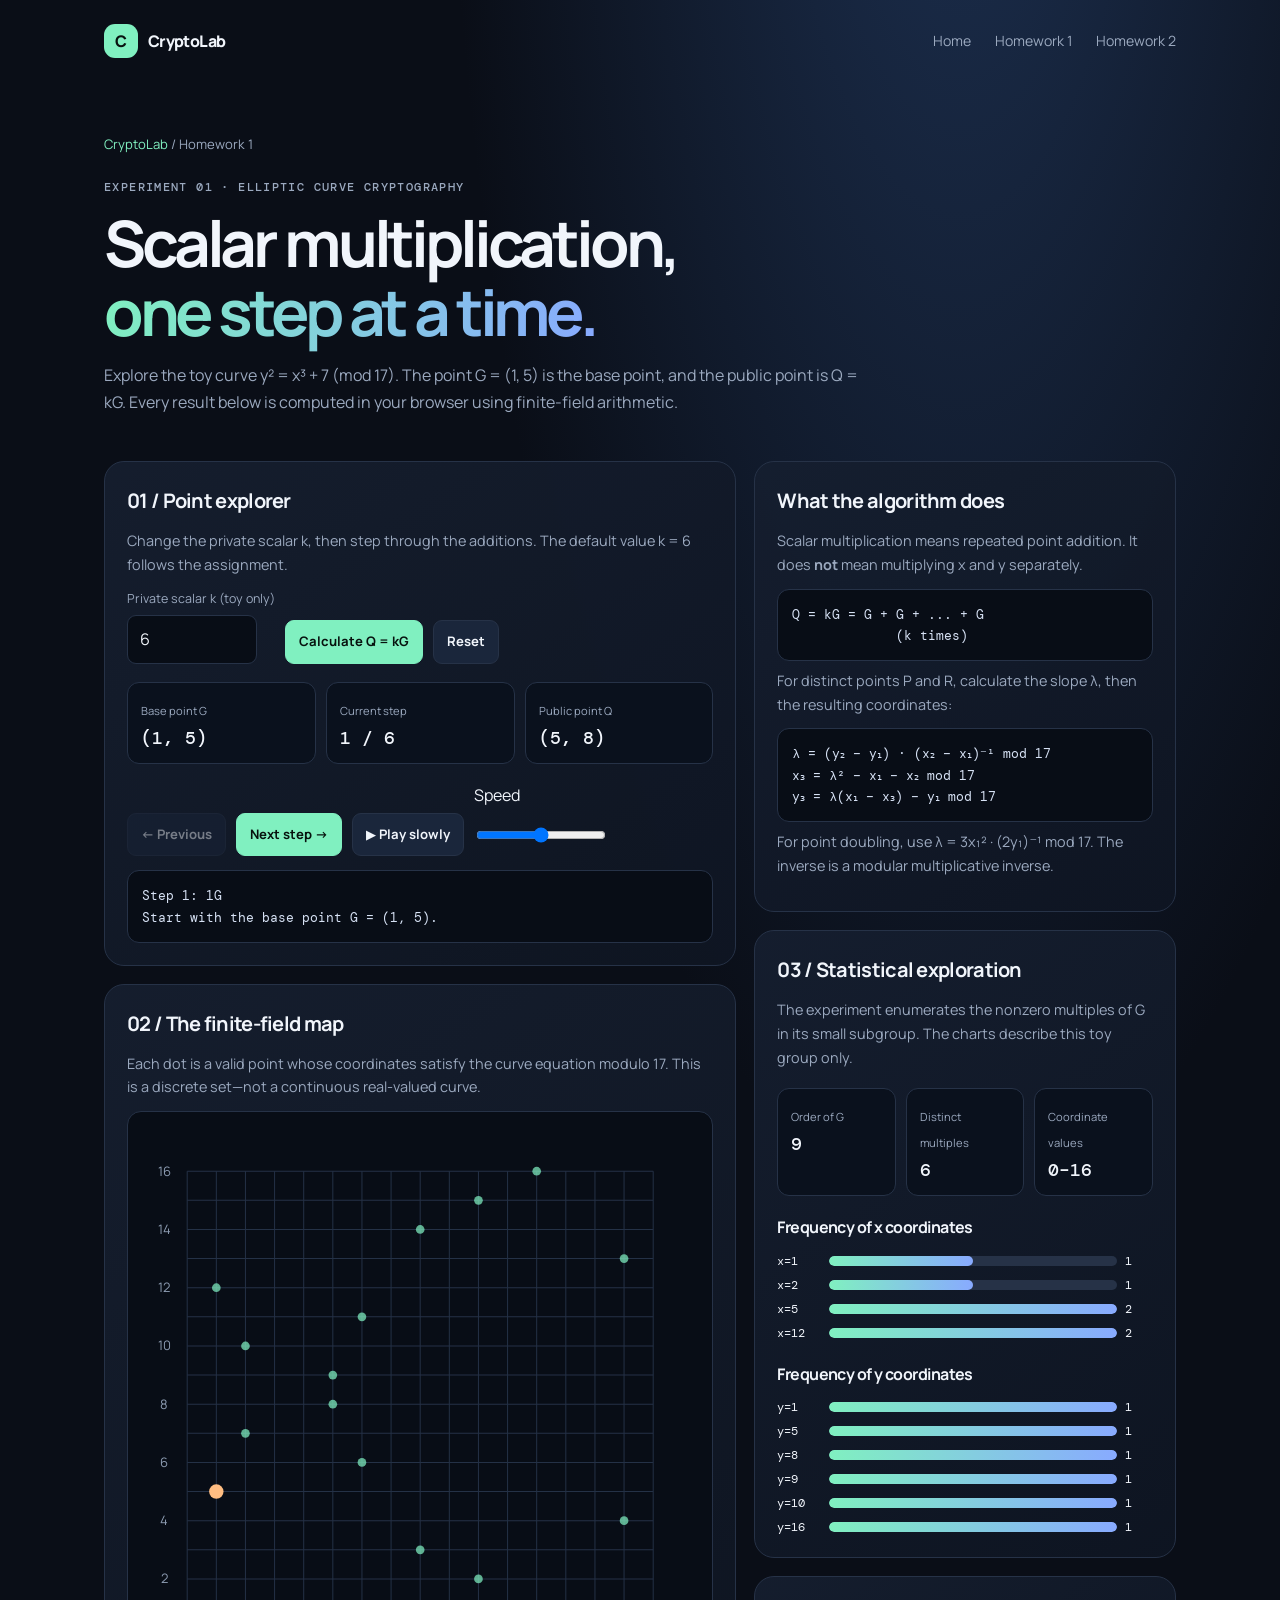
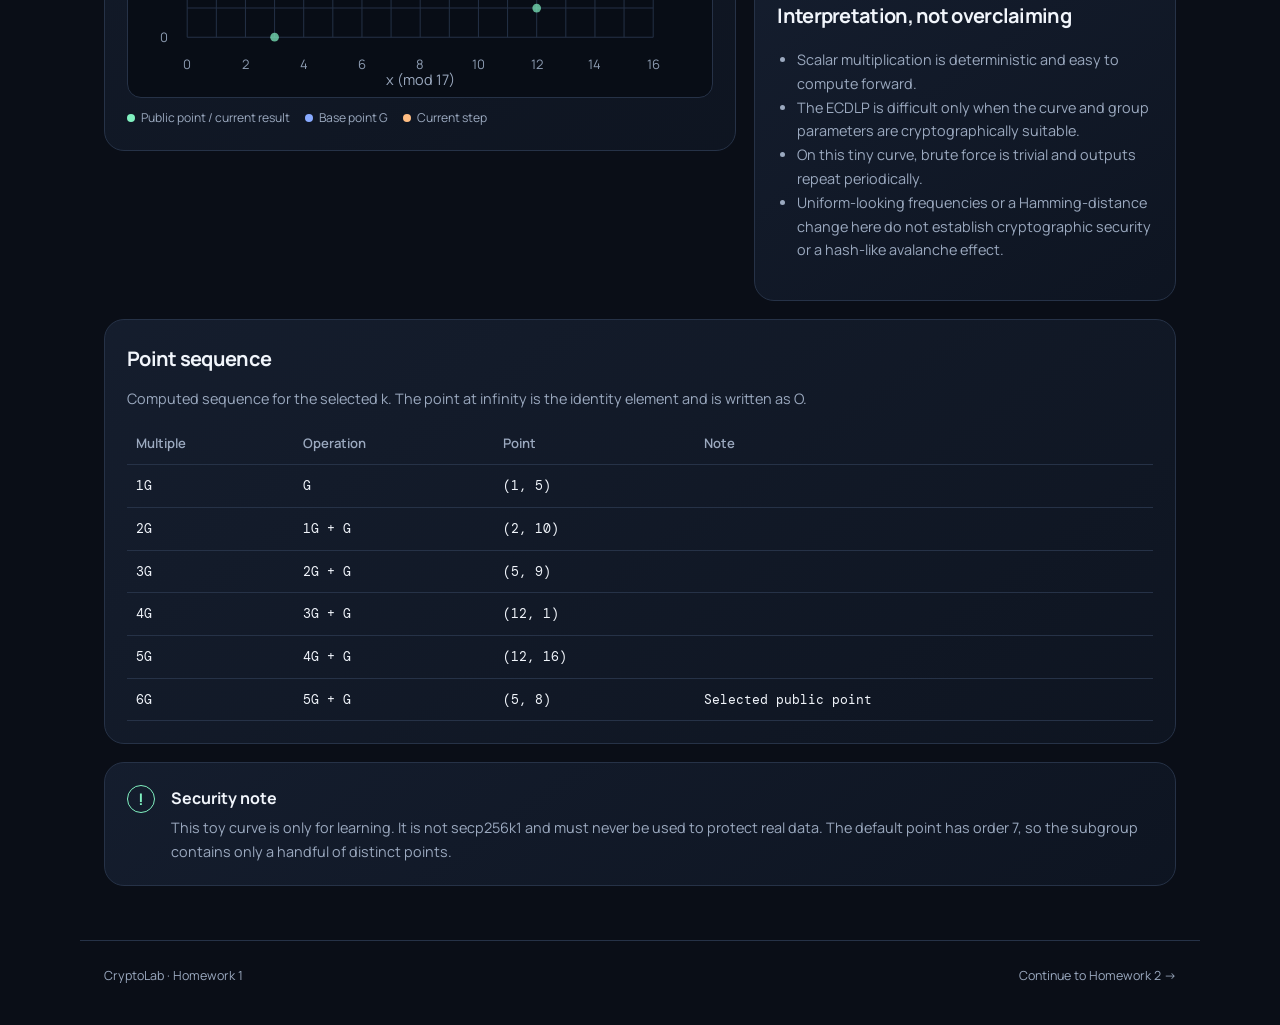
==== homework-1/index.html @ 7eb823d4 "Add files via upload" ====
<!doctype html>
<html lang="en">
<head>
  <meta charset="utf-8"><meta name="viewport" content="width=device-width, initial-scale=1">
  <title>Homework 1 — Elliptic Curve Lab | CryptoLab</title>
  <link rel="stylesheet" href="../assets/style.css">
</head>
<body>
<header class="site-header"><a class="brand" href="../"><span class="brand-mark">C</span> CryptoLab</a><nav><a href="../">Home</a><a href="./">Homework 1</a><a href="../homework-2/">Homework 2</a></nav></header>
<main>
  <section class="page-hero"><div class="breadcrumbs"><a href="../">CryptoLab</a> / Homework 1</div><p class="eyebrow">EXPERIMENT 01 · ELLIPTIC CURVE CRYPTOGRAPHY</p><h1>Scalar multiplication,<br><span class="gradient-text">one step at a time.</span></h1><p>Explore the toy curve y² = x³ + 7 (mod 17). The point G = (1, 5) is the base point, and the public point is Q = kG. Every result below is computed in your browser using finite-field arithmetic.</p></section>
  <div class="layout-grid">
    <div>
      <section class="panel"><h2>01 / Point explorer</h2><p>Change the private scalar k, then step through the additions. The default value k = 6 follows the assignment.</p>
        <div class="controls"><div class="field"><label for="scalar">Private scalar k (toy only)</label><input id="scalar" type="number" min="1" max="20" value="6"></div><button class="btn accent" id="calculate">Calculate Q = kG</button><button class="btn" id="reset">Reset</button></div>
        <div class="metric-row"><div class="metric"><span class="label">Base point G</span><strong>(1, 5)</strong></div><div class="metric"><span class="label">Current step</span><strong id="stepMetric">1 / 6</strong></div><div class="metric"><span class="label">Public point Q</span><strong id="publicPoint">(1, 12)</strong></div></div>
        <div class="controls"><button class="btn" id="prev">← Previous</button><button class="btn accent" id="next">Next step →</button><button class="btn" id="play">▶ Play slowly</button><label class="field"><span>Speed</span><input id="speed" type="range" min="1" max="5" value="3"></label></div>
        <div style="height:14px"></div><div id="stepExplanation" class="step-box" aria-live="polite"></div>
      </section>
      <section class="panel"><h2>02 / The finite-field map</h2><p>Each dot is a valid point whose coordinates satisfy the curve equation modulo 17. This is a discrete set—not a continuous real-valued curve.</p>
        <div class="svg-wrap"><div id="curvePlot"></div></div><div class="legend"><span>Public point / current result</span><span class="base">Base point G</span><span class="current">Current step</span></div>
      </section>
    </div>
    <aside>
      <section class="panel"><h2>What the algorithm does</h2><p>Scalar multiplication means repeated point addition. It does <strong>not</strong> mean multiplying x and y separately.</p>
        <div class="step-box">Q = kG = G + G + ... + G
             (k times)</div>
        <p>For distinct points P and R, calculate the slope λ, then the resulting coordinates:</p>
        <div class="step-box">λ = (y₂ − y₁) · (x₂ − x₁)⁻¹ mod 17
x₃ = λ² − x₁ − x₂ mod 17
y₃ = λ(x₁ − x₃) − y₁ mod 17</div>
        <p>For point doubling, use λ = 3x₁² · (2y₁)⁻¹ mod 17. The inverse is a modular multiplicative inverse.</p>
      </section>
      <section class="panel"><h2>03 / Statistical exploration</h2><p>The experiment enumerates the nonzero multiples of G in its small subgroup. The charts describe this toy group only.</p><div class="metric-row"><div class="metric"><span class="label">Order of G</span><strong id="orderMetric">7</strong></div><div class="metric"><span class="label">Distinct multiples</span><strong id="distinctMetric">6</strong></div><div class="metric"><span class="label">Coordinate values</span><strong>0–16</strong></div></div>
        <h3>Frequency of x coordinates</h3><div id="xFrequencies" class="bar-list"></div>
        <h3 style="margin-top:20px">Frequency of y coordinates</h3><div id="yFrequencies" class="bar-list"></div>
      </section>
      <section class="panel"><h2>Interpretation, not overclaiming</h2><ul><li>Scalar multiplication is deterministic and easy to compute forward.</li><li>The ECDLP is difficult only when the curve and group parameters are cryptographically suitable.</li><li>On this tiny curve, brute force is trivial and outputs repeat periodically.</li><li>Uniform-looking frequencies or a Hamming-distance change here do not establish cryptographic security or a hash-like avalanche effect.</li></ul></section>
    </aside>
  </div>
  <section class="panel"><h2>Point sequence</h2><p>Computed sequence for the selected k. The point at infinity is the identity element and is written as O.</p><div class="table-wrap"><table><thead><tr><th>Multiple</th><th>Operation</th><th>Point</th><th>Note</th></tr></thead><tbody id="sequenceRows"></tbody></table></div></section>
  <section class="callout"><span class="callout-icon">!</span><div><h3>Security note</h3><p>This toy curve is only for learning. It is not secp256k1 and must never be used to protect real data. The default point has order 7, so the subgroup contains only a handful of distinct points.</p></div></section>
</main>
<footer><span>CryptoLab · Homework 1</span><span><a href="../homework-2/">Continue to Homework 2 →</a></span></footer>
<script src="script.js"></script>
</body></html>
---- assets/style.css ----
@import url('https://fonts.googleapis.com/css2?family=DM+Mono:wght@400;500&family=Manrope:wght@400;500;600;700;800&display=swap');
:root{--bg:#0a0e17;--panel:#111827;--panel2:#151e2f;--line:#263247;--text:#f1f5fb;--muted:#9ba9bf;--mint:#80f0c0;--blue:#88aaff;--orange:#ffbd82;--danger:#ff8d9a;--radius:20px;--mono:'DM Mono',monospace;--sans:'Manrope',system-ui,sans-serif}
*{box-sizing:border-box}html{scroll-behavior:smooth}body{margin:0;background:radial-gradient(ellipse at 75% -15%,#1d3152 0,transparent 38%),var(--bg);color:var(--text);font-family:var(--sans);line-height:1.65}a{color:inherit;text-decoration:none}button,input{font:inherit}.site-header{max-width:1120px;margin:auto;padding:24px 24px;display:flex;align-items:center;justify-content:space-between;gap:20px}.brand{display:flex;align-items:center;gap:10px;font-weight:800;letter-spacing:-.04em}.brand-mark{display:grid;place-items:center;width:34px;height:34px;border-radius:11px;background:var(--mint);color:#08120f;font-weight:800}.site-header nav{display:flex;gap:24px;color:var(--muted);font-size:.88rem}.site-header nav a:hover,.text-link:hover{color:var(--mint)}main{max-width:1120px;margin:auto;padding:0 24px}.hero{padding:86px 0 72px;max-width:850px}.eyebrow{font-family:var(--mono);font-size:.72rem;letter-spacing:.12em;color:var(--mint);font-weight:500}.hero h1{font-size:clamp(2.8rem,7vw,5.8rem);letter-spacing:-.075em;line-height:1.04;margin:18px 0 24px}.gradient-text{background:linear-gradient(100deg,var(--mint),var(--blue));-webkit-background-clip:text;background-clip:text;color:transparent}.hero-copy{max-width:650px;font-size:1.15rem;color:var(--muted)}.hero-actions{display:flex;flex-wrap:wrap;gap:12px;margin:30px 0}.button{display:inline-flex;align-items:center;justify-content:center;gap:18px;padding:12px 18px;border-radius:12px;font-weight:700;font-size:.9rem;border:1px solid var(--line)}.button.primary{background:var(--mint);color:#07120e;border-color:var(--mint)}.button.secondary{background:#111827}.button:hover{transform:translateY(-1px)}.hero-note{display:flex;align-items:center;gap:9px;color:var(--muted);font-size:.82rem}.dot{width:8px;height:8px;background:var(--mint);border-radius:50%}.section{padding:36px 0 56px}.section-heading{margin-bottom:24px}.section-heading h2{font-size:clamp(1.7rem,4vw,2.6rem);letter-spacing:-.05em;margin:5px 0}.cards{display:grid;grid-template-columns:repeat(2,minmax(0,1fr));gap:18px}.feature-card,.panel,.callout{border:1px solid var(--line);background:linear-gradient(145deg,rgba(21,30,47,.94),rgba(14,21,34,.94));border-radius:var(--radius)}.feature-card{padding:26px;display:flex;flex-direction:column;min-height:300px;transition:transform .2s,border-color .2s}.feature-card:hover{transform:translateY(-3px);border-color:#52716e}.card-top{display:flex;justify-content:space-between;align-items:center;margin-bottom:26px}.number{font:500 .85rem var(--mono);color:var(--mint)}.card-icon{font-size:1.4rem;color:var(--mint)}.feature-card h3{font-size:1.4rem;letter-spacing:-.04em;line-height:1.3;margin:8px 0}.feature-card p:not(.eyebrow){color:var(--muted);font-size:.92rem}.card-link{margin-top:auto;padding-top:20px;color:var(--mint);font-weight:700;font-size:.88rem}.callout{display:flex;gap:16px;padding:22px;margin:8px 0 54px}.callout-icon{display:grid;place-items:center;flex:0 0 28px;height:28px;border:1px solid var(--mint);border-radius:50%;color:var(--mint);font-weight:700}.callout h3{margin:0 0 4px;font-size:1rem}.callout p{margin:0;color:var(--muted);font-size:.9rem}.reference-list{display:grid;grid-template-columns:repeat(2,minmax(0,1fr));gap:10px}.reference-list a{border:1px solid var(--line);border-radius:12px;padding:14px 16px;color:#c8d2e2;font-size:.85rem;display:flex;justify-content:space-between;gap:12px}.reference-list a:hover{border-color:var(--mint)}footer{max-width:1120px;margin:20px auto 0;padding:25px 24px 38px;border-top:1px solid var(--line);display:flex;justify-content:space-between;gap:12px;color:var(--muted);font-size:.78rem}
.page-hero{padding:52px 0 30px}.breadcrumbs{font-size:.82rem;color:var(--muted);margin-bottom:22px}.breadcrumbs a{color:var(--mint)}.page-hero h1{font-size:clamp(2.2rem,5vw,4.2rem);letter-spacing:-.065em;line-height:1.08;margin:8px 0 14px}.page-hero p{color:var(--muted);max-width:760px}.layout-grid{display:grid;grid-template-columns:minmax(0,1.2fr) minmax(280px,.8fr);gap:18px;align-items:start}.panel{padding:22px;margin-bottom:18px}.panel h2,.panel h3{margin:0 0 12px;letter-spacing:-.035em}.panel h2{font-size:1.25rem}.panel h3{font-size:1rem}.panel p,.panel li{color:var(--muted);font-size:.9rem}.panel p{margin:8px 0 12px}.panel ul{padding-left:20px}.controls{display:flex;gap:10px;flex-wrap:wrap;align-items:end}.field{display:flex;flex-direction:column;gap:6px;min-width:100px}.field label{font-size:.78rem;color:var(--muted)}.field input{width:100%;max-width:130px;background:#080d16;color:var(--text);border:1px solid var(--line);border-radius:9px;padding:10px 12px}.btn{border:1px solid var(--line);border-radius:9px;background:#1a263b;color:var(--text);padding:10px 13px;cursor:pointer;font-weight:700;font-size:.82rem}.btn:hover{border-color:var(--mint)}.btn.accent{background:var(--mint);color:#07120e;border-color:var(--mint)}.btn:disabled{opacity:.45;cursor:not-allowed}.metric-row{display:grid;grid-template-columns:repeat(3,1fr);gap:10px;margin:18px 0}.metric{padding:13px;background:#0a111d;border:1px solid var(--line);border-radius:12px}.metric .label{font-size:.7rem;color:var(--muted)}.metric strong{display:block;font:500 1.15rem var(--mono);margin-top:4px}.mono{font-family:var(--mono)}.result{color:var(--mint);font-family:var(--mono);font-size:1.05rem}.step-box{background:#080d16;border:1px solid var(--line);border-radius:12px;padding:14px;font-family:var(--mono);font-size:.8rem;white-space:pre-wrap;overflow-wrap:anywhere;color:#d7e2f5;min-height:70px}.svg-wrap{background:#080d16;border:1px solid var(--line);border-radius:14px;padding:10px}.svg-wrap svg{width:100%;height:auto;display:block}.legend{display:flex;gap:15px;flex-wrap:wrap;font-size:.76rem;color:var(--muted);margin-top:10px}.legend span:before{content:"";display:inline-block;width:8px;height:8px;border-radius:50%;margin-right:6px;background:var(--mint)}.legend .base:before{background:var(--blue)}.legend .current:before{background:var(--orange)}.table-wrap{overflow-x:auto}table{width:100%;border-collapse:collapse;font-size:.82rem}th,td{text-align:left;padding:10px 9px;border-bottom:1px solid var(--line)}th{color:var(--muted);font-weight:600}td{font-family:var(--mono)}.notice{border-left:3px solid var(--orange);padding:10px 13px;background:#1d1a19;color:#d9c4ad;border-radius:0 8px 8px 0;font-size:.83rem}.success{color:var(--mint)}.error{color:var(--danger)}.bar-list{display:grid;gap:8px}.bar-row{display:grid;grid-template-columns:44px 1fr 28px;gap:8px;align-items:center;font: .75rem var(--mono)}.bar-track{height:10px;background:#263247;border-radius:99px;overflow:hidden}.bar-fill{height:100%;background:linear-gradient(90deg,var(--mint),var(--blue));border-radius:99px}.pipeline{display:grid;grid-template-columns:1fr;gap:8px}.pipeline-step{position:relative;text-align:left;width:100%;border:1px solid var(--line);background:#0b121e;color:var(--text);padding:14px 16px;border-radius:12px;cursor:pointer;display:grid;grid-template-columns:42px 1fr auto;gap:12px;align-items:center}.pipeline-step.active{border-color:var(--mint);background:#13251f}.pipeline-step .step-num{font:500 .8rem var(--mono);color:var(--mint)}.pipeline-step strong{display:block;font-size:.9rem}.pipeline-step small{color:var(--muted);font-size:.78rem}.pipeline-step .arrow{color:var(--muted)}.detail-panel{min-height:250px}.tag{display:inline-block;border:1px solid var(--line);border-radius:99px;padding:4px 9px;color:var(--mint);font: .7rem var(--mono)}.timeline{border-left:1px solid var(--line);margin:20px 0 0 8px;padding-left:22px;display:grid;gap:18px}.timeline-item{position:relative}.timeline-item:before{content:"";position:absolute;left:-27px;top:8px;width:8px;height:8px;background:var(--mint);border-radius:50%}.timeline-item strong{font-family:var(--mono);color:var(--mint);margin-right:8px}.timeline-item p{margin:3px 0}.footer-links{display:flex;gap:16px}
@media(max-width:760px){.site-header{align-items:flex-start;flex-direction:column}.site-header nav{gap:16px;flex-wrap:wrap}.hero{padding:54px 0}.cards,.reference-list,.layout-grid{grid-template-columns:1fr}.feature-card{min-height:unset}.metric-row{grid-template-columns:1fr 1fr}.metric:last-child{grid-column:span 2}footer{flex-direction:column}.page-hero{padding-top:35px}.panel{padding:17px}}
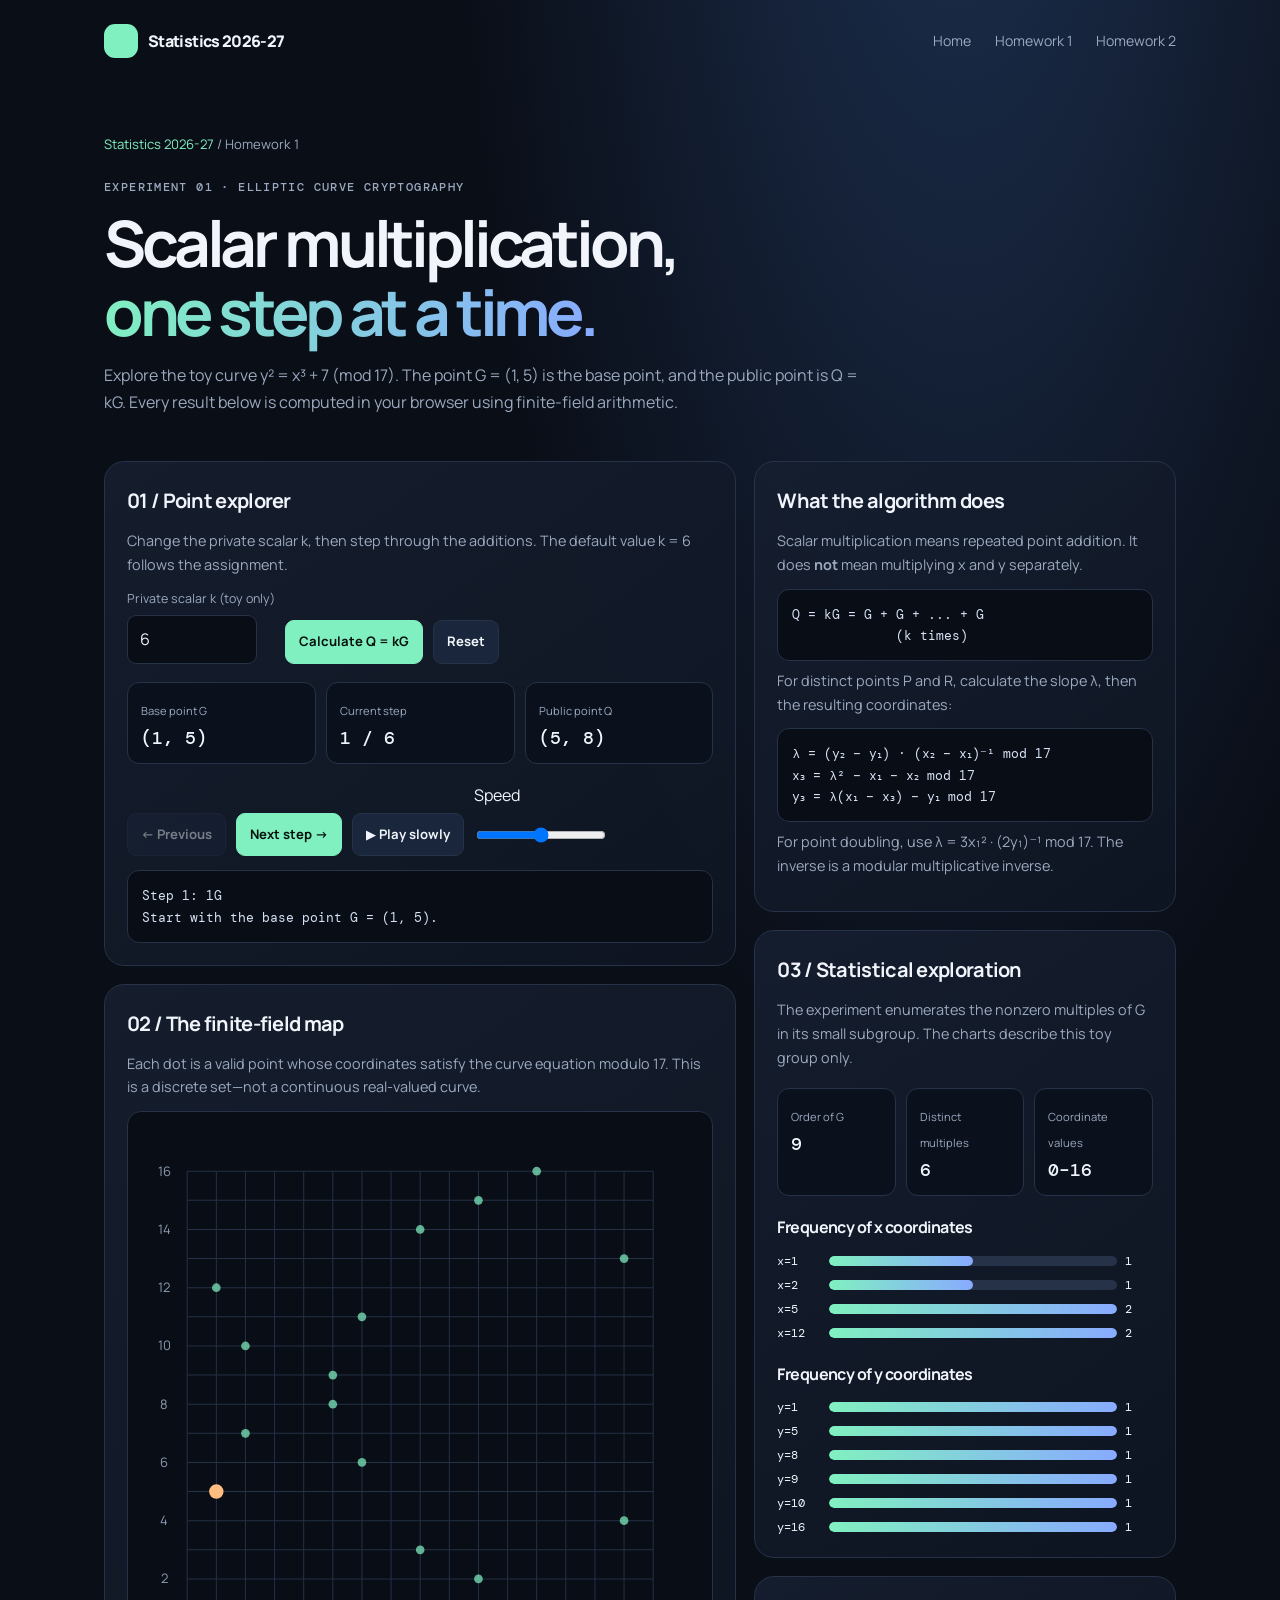
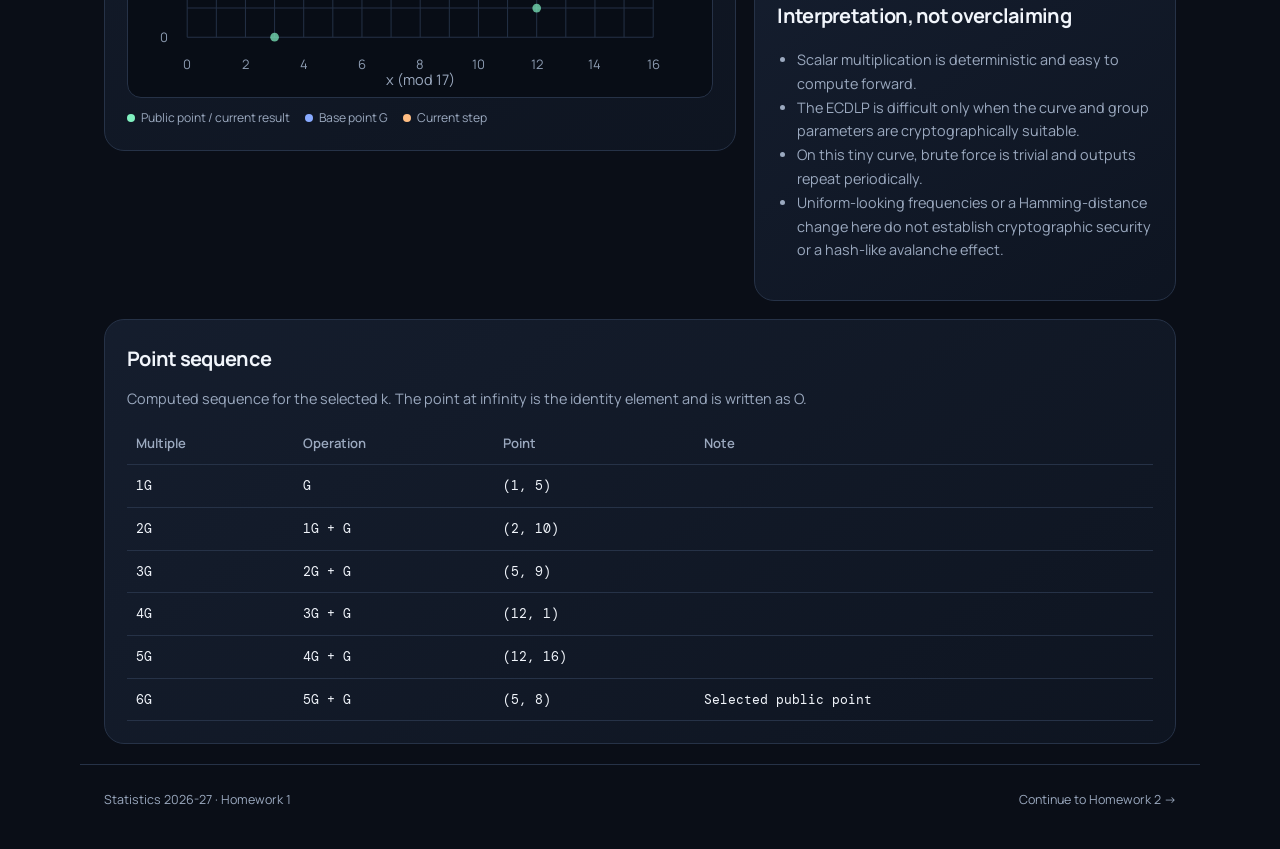
==== commit 4c856c85: "Update index.html" ====
--- a/homework-1/index.html
+++ b/homework-1/index.html
@@ -6,9 +6,9 @@
   <link rel="stylesheet" href="../assets/style.css">
 </head>
 <body>
-<header class="site-header"><a class="brand" href="../"><span class="brand-mark">C</span> CryptoLab</a><nav><a href="../">Home</a><a href="./">Homework 1</a><a href="../homework-2/">Homework 2</a></nav></header>
+<header class="site-header"><a class="brand" href="../"><span class="brand-mark"></span> Statistics 2026-27</a><nav><a href="../">Home</a><a href="./">Homework 1</a><a href="../homework-2/">Homework 2</a></nav></header>
 <main>
-  <section class="page-hero"><div class="breadcrumbs"><a href="../">CryptoLab</a> / Homework 1</div><p class="eyebrow">EXPERIMENT 01 · ELLIPTIC CURVE CRYPTOGRAPHY</p><h1>Scalar multiplication,<br><span class="gradient-text">one step at a time.</span></h1><p>Explore the toy curve y² = x³ + 7 (mod 17). The point G = (1, 5) is the base point, and the public point is Q = kG. Every result below is computed in your browser using finite-field arithmetic.</p></section>
+  <section class="page-hero"><div class="breadcrumbs"><a href="../">Statistics 2026-27</a> / Homework 1</div><p class="eyebrow">EXPERIMENT 01 · ELLIPTIC CURVE CRYPTOGRAPHY</p><h1>Scalar multiplication,<br><span class="gradient-text">one step at a time.</span></h1><p>Explore the toy curve y² = x³ + 7 (mod 17). The point G = (1, 5) is the base point, and the public point is Q = kG. Every result below is computed in your browser using finite-field arithmetic.</p></section>
   <div class="layout-grid">
     <div>
       <section class="panel"><h2>01 / Point explorer</h2><p>Change the private scalar k, then step through the additions. The default value k = 6 follows the assignment.</p>
@@ -39,8 +39,7 @@
     </aside>
   </div>
   <section class="panel"><h2>Point sequence</h2><p>Computed sequence for the selected k. The point at infinity is the identity element and is written as O.</p><div class="table-wrap"><table><thead><tr><th>Multiple</th><th>Operation</th><th>Point</th><th>Note</th></tr></thead><tbody id="sequenceRows"></tbody></table></div></section>
-  <section class="callout"><span class="callout-icon">!</span><div><h3>Security note</h3><p>This toy curve is only for learning. It is not secp256k1 and must never be used to protect real data. The default point has order 7, so the subgroup contains only a handful of distinct points.</p></div></section>
 </main>
-<footer><span>CryptoLab · Homework 1</span><span><a href="../homework-2/">Continue to Homework 2 →</a></span></footer>
+<footer><span>Statistics 2026-27 · Homework 1</span><span><a href="../homework-2/">Continue to Homework 2 →</a></span></footer>
 <script src="script.js"></script>
 </body></html>
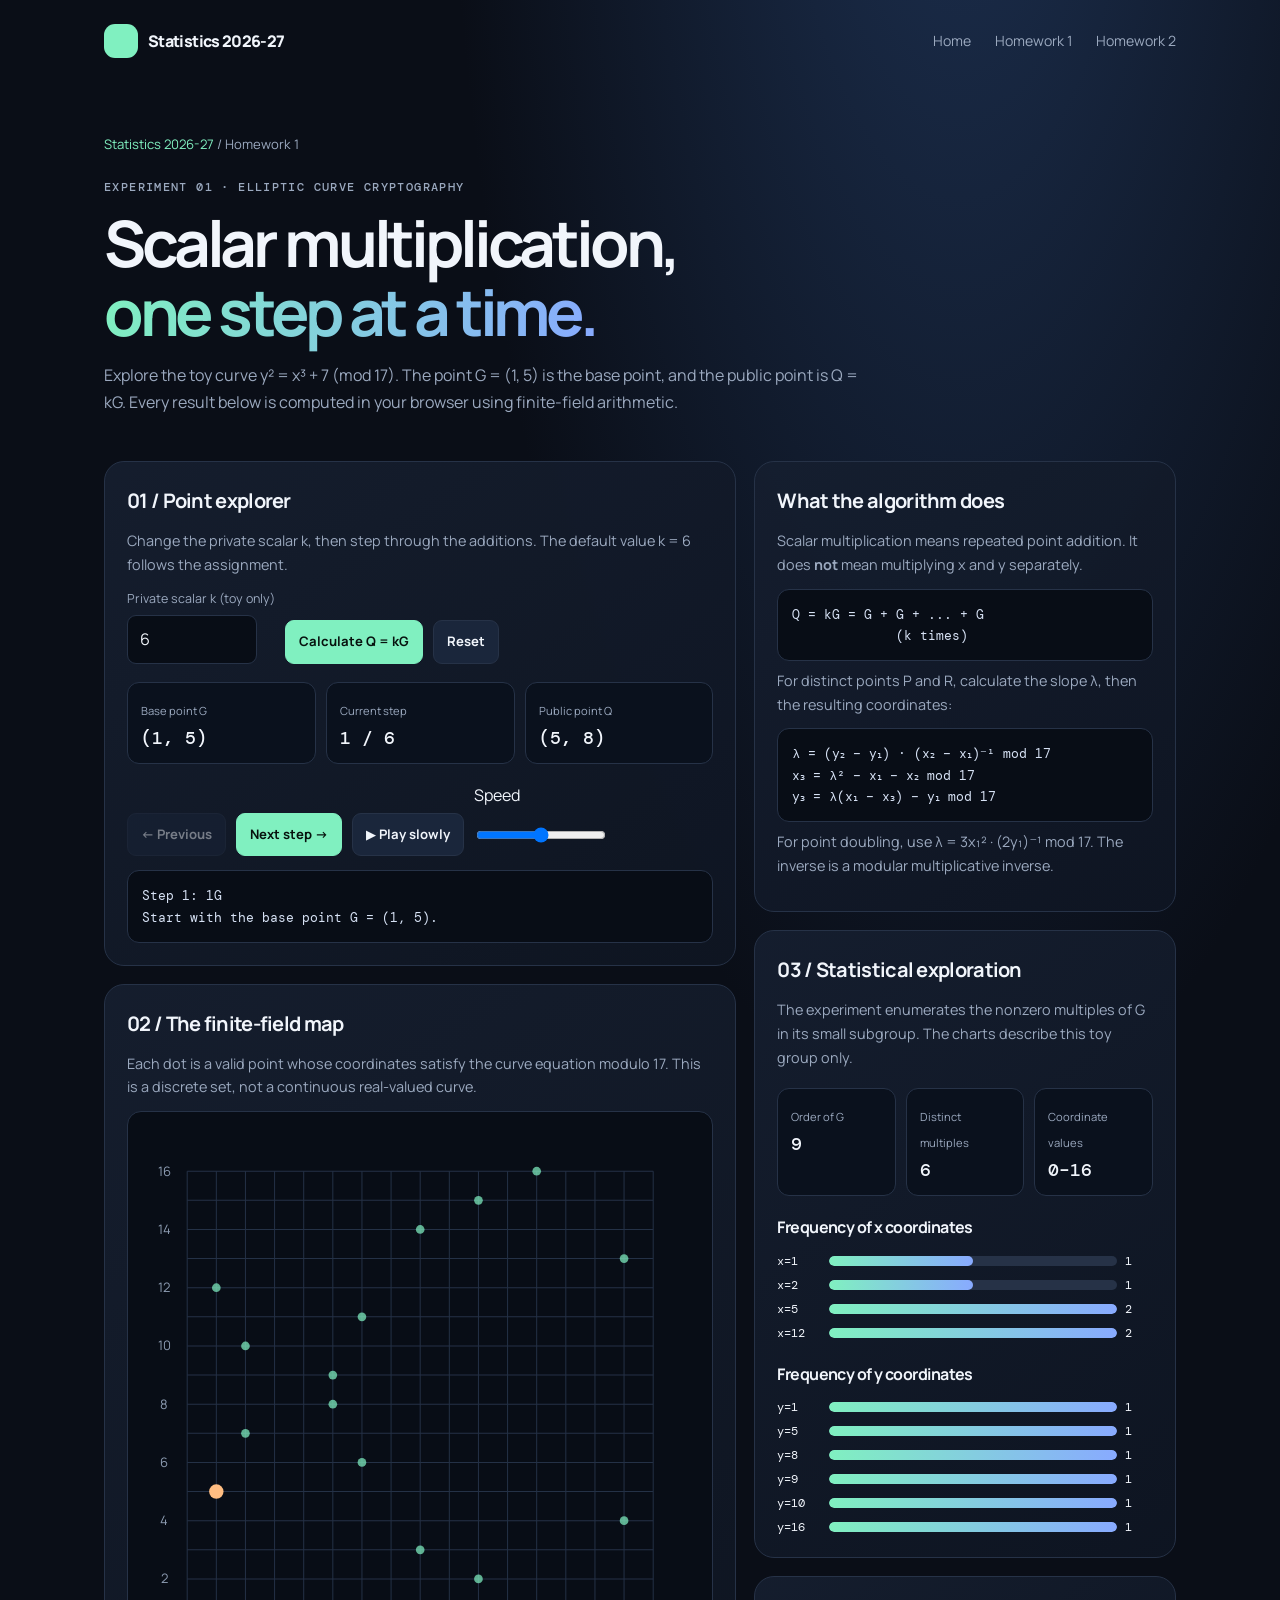
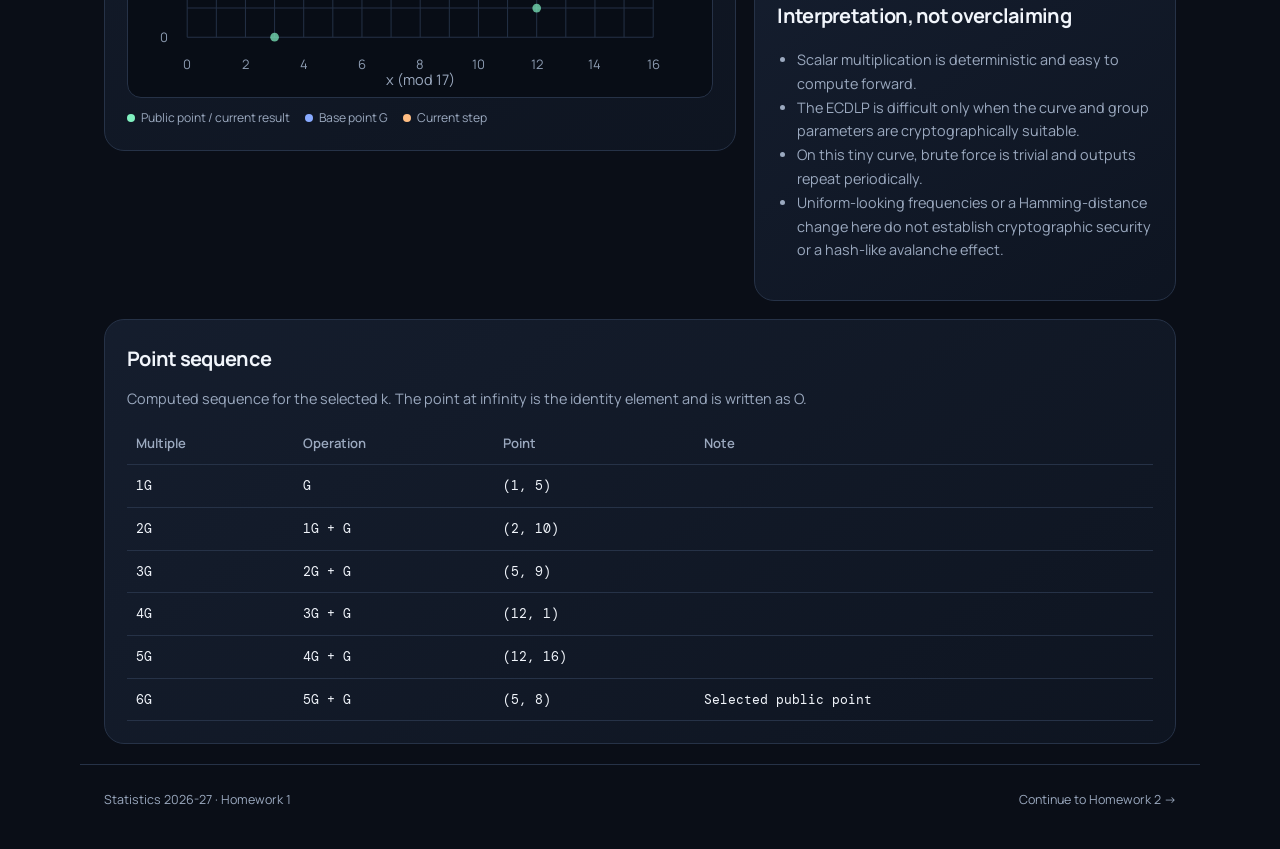
==== commit 20226dbd: "Update index.html" ====
--- a/homework-1/index.html
+++ b/homework-1/index.html
@@ -2,7 +2,7 @@
 <html lang="en">
 <head>
   <meta charset="utf-8"><meta name="viewport" content="width=device-width, initial-scale=1">
-  <title>Homework 1 — Elliptic Curve Lab | CryptoLab</title>
+  <title>Homework 1 — Elliptic Curve Lab | Statistics 2026-27</title>
   <link rel="stylesheet" href="../assets/style.css">
 </head>
 <body>
@@ -17,7 +17,7 @@
         <div class="controls"><button class="btn" id="prev">← Previous</button><button class="btn accent" id="next">Next step →</button><button class="btn" id="play">▶ Play slowly</button><label class="field"><span>Speed</span><input id="speed" type="range" min="1" max="5" value="3"></label></div>
         <div style="height:14px"></div><div id="stepExplanation" class="step-box" aria-live="polite"></div>
       </section>
-      <section class="panel"><h2>02 / The finite-field map</h2><p>Each dot is a valid point whose coordinates satisfy the curve equation modulo 17. This is a discrete set—not a continuous real-valued curve.</p>
+      <section class="panel"><h2>02 / The finite-field map</h2><p>Each dot is a valid point whose coordinates satisfy the curve equation modulo 17. This is a discrete set, not a continuous real-valued curve.</p>
         <div class="svg-wrap"><div id="curvePlot"></div></div><div class="legend"><span>Public point / current result</span><span class="base">Base point G</span><span class="current">Current step</span></div>
       </section>
     </div>
--- a/assets/style.css
+++ b/assets/style.css
@@ -3,3 +3,89 @@
 *{box-sizing:border-box}html{scroll-behavior:smooth}body{margin:0;background:radial-gradient(ellipse at 75% -15%,#1d3152 0,transparent 38%),var(--bg);color:var(--text);font-family:var(--sans);line-height:1.65}a{color:inherit;text-decoration:none}button,input{font:inherit}.site-header{max-width:1120px;margin:auto;padding:24px 24px;display:flex;align-items:center;justify-content:space-between;gap:20px}.brand{display:flex;align-items:center;gap:10px;font-weight:800;letter-spacing:-.04em}.brand-mark{display:grid;place-items:center;width:34px;height:34px;border-radius:11px;background:var(--mint);color:#08120f;font-weight:800}.site-header nav{display:flex;gap:24px;color:var(--muted);font-size:.88rem}.site-header nav a:hover,.text-link:hover{color:var(--mint)}main{max-width:1120px;margin:auto;padding:0 24px}.hero{padding:86px 0 72px;max-width:850px}.eyebrow{font-family:var(--mono);font-size:.72rem;letter-spacing:.12em;color:var(--mint);font-weight:500}.hero h1{font-size:clamp(2.8rem,7vw,5.8rem);letter-spacing:-.075em;line-height:1.04;margin:18px 0 24px}.gradient-text{background:linear-gradient(100deg,var(--mint),var(--blue));-webkit-background-clip:text;background-clip:text;color:transparent}.hero-copy{max-width:650px;font-size:1.15rem;color:var(--muted)}.hero-actions{display:flex;flex-wrap:wrap;gap:12px;margin:30px 0}.button{display:inline-flex;align-items:center;justify-content:center;gap:18px;padding:12px 18px;border-radius:12px;font-weight:700;font-size:.9rem;border:1px solid var(--line)}.button.primary{background:var(--mint);color:#07120e;border-color:var(--mint)}.button.secondary{background:#111827}.button:hover{transform:translateY(-1px)}.hero-note{display:flex;align-items:center;gap:9px;color:var(--muted);font-size:.82rem}.dot{width:8px;height:8px;background:var(--mint);border-radius:50%}.section{padding:36px 0 56px}.section-heading{margin-bottom:24px}.section-heading h2{font-size:clamp(1.7rem,4vw,2.6rem);letter-spacing:-.05em;margin:5px 0}.cards{display:grid;grid-template-columns:repeat(2,minmax(0,1fr));gap:18px}.feature-card,.panel,.callout{border:1px solid var(--line);background:linear-gradient(145deg,rgba(21,30,47,.94),rgba(14,21,34,.94));border-radius:var(--radius)}.feature-card{padding:26px;display:flex;flex-direction:column;min-height:300px;transition:transform .2s,border-color .2s}.feature-card:hover{transform:translateY(-3px);border-color:#52716e}.card-top{display:flex;justify-content:space-between;align-items:center;margin-bottom:26px}.number{font:500 .85rem var(--mono);color:var(--mint)}.card-icon{font-size:1.4rem;color:var(--mint)}.feature-card h3{font-size:1.4rem;letter-spacing:-.04em;line-height:1.3;margin:8px 0}.feature-card p:not(.eyebrow){color:var(--muted);font-size:.92rem}.card-link{margin-top:auto;padding-top:20px;color:var(--mint);font-weight:700;font-size:.88rem}.callout{display:flex;gap:16px;padding:22px;margin:8px 0 54px}.callout-icon{display:grid;place-items:center;flex:0 0 28px;height:28px;border:1px solid var(--mint);border-radius:50%;color:var(--mint);font-weight:700}.callout h3{margin:0 0 4px;font-size:1rem}.callout p{margin:0;color:var(--muted);font-size:.9rem}.reference-list{display:grid;grid-template-columns:repeat(2,minmax(0,1fr));gap:10px}.reference-list a{border:1px solid var(--line);border-radius:12px;padding:14px 16px;color:#c8d2e2;font-size:.85rem;display:flex;justify-content:space-between;gap:12px}.reference-list a:hover{border-color:var(--mint)}footer{max-width:1120px;margin:20px auto 0;padding:25px 24px 38px;border-top:1px solid var(--line);display:flex;justify-content:space-between;gap:12px;color:var(--muted);font-size:.78rem}
 .page-hero{padding:52px 0 30px}.breadcrumbs{font-size:.82rem;color:var(--muted);margin-bottom:22px}.breadcrumbs a{color:var(--mint)}.page-hero h1{font-size:clamp(2.2rem,5vw,4.2rem);letter-spacing:-.065em;line-height:1.08;margin:8px 0 14px}.page-hero p{color:var(--muted);max-width:760px}.layout-grid{display:grid;grid-template-columns:minmax(0,1.2fr) minmax(280px,.8fr);gap:18px;align-items:start}.panel{padding:22px;margin-bottom:18px}.panel h2,.panel h3{margin:0 0 12px;letter-spacing:-.035em}.panel h2{font-size:1.25rem}.panel h3{font-size:1rem}.panel p,.panel li{color:var(--muted);font-size:.9rem}.panel p{margin:8px 0 12px}.panel ul{padding-left:20px}.controls{display:flex;gap:10px;flex-wrap:wrap;align-items:end}.field{display:flex;flex-direction:column;gap:6px;min-width:100px}.field label{font-size:.78rem;color:var(--muted)}.field input{width:100%;max-width:130px;background:#080d16;color:var(--text);border:1px solid var(--line);border-radius:9px;padding:10px 12px}.btn{border:1px solid var(--line);border-radius:9px;background:#1a263b;color:var(--text);padding:10px 13px;cursor:pointer;font-weight:700;font-size:.82rem}.btn:hover{border-color:var(--mint)}.btn.accent{background:var(--mint);color:#07120e;border-color:var(--mint)}.btn:disabled{opacity:.45;cursor:not-allowed}.metric-row{display:grid;grid-template-columns:repeat(3,1fr);gap:10px;margin:18px 0}.metric{padding:13px;background:#0a111d;border:1px solid var(--line);border-radius:12px}.metric .label{font-size:.7rem;color:var(--muted)}.metric strong{display:block;font:500 1.15rem var(--mono);margin-top:4px}.mono{font-family:var(--mono)}.result{color:var(--mint);font-family:var(--mono);font-size:1.05rem}.step-box{background:#080d16;border:1px solid var(--line);border-radius:12px;padding:14px;font-family:var(--mono);font-size:.8rem;white-space:pre-wrap;overflow-wrap:anywhere;color:#d7e2f5;min-height:70px}.svg-wrap{background:#080d16;border:1px solid var(--line);border-radius:14px;padding:10px}.svg-wrap svg{width:100%;height:auto;display:block}.legend{display:flex;gap:15px;flex-wrap:wrap;font-size:.76rem;color:var(--muted);margin-top:10px}.legend span:before{content:"";display:inline-block;width:8px;height:8px;border-radius:50%;margin-right:6px;background:var(--mint)}.legend .base:before{background:var(--blue)}.legend .current:before{background:var(--orange)}.table-wrap{overflow-x:auto}table{width:100%;border-collapse:collapse;font-size:.82rem}th,td{text-align:left;padding:10px 9px;border-bottom:1px solid var(--line)}th{color:var(--muted);font-weight:600}td{font-family:var(--mono)}.notice{border-left:3px solid var(--orange);padding:10px 13px;background:#1d1a19;color:#d9c4ad;border-radius:0 8px 8px 0;font-size:.83rem}.success{color:var(--mint)}.error{color:var(--danger)}.bar-list{display:grid;gap:8px}.bar-row{display:grid;grid-template-columns:44px 1fr 28px;gap:8px;align-items:center;font: .75rem var(--mono)}.bar-track{height:10px;background:#263247;border-radius:99px;overflow:hidden}.bar-fill{height:100%;background:linear-gradient(90deg,var(--mint),var(--blue));border-radius:99px}.pipeline{display:grid;grid-template-columns:1fr;gap:8px}.pipeline-step{position:relative;text-align:left;width:100%;border:1px solid var(--line);background:#0b121e;color:var(--text);padding:14px 16px;border-radius:12px;cursor:pointer;display:grid;grid-template-columns:42px 1fr auto;gap:12px;align-items:center}.pipeline-step.active{border-color:var(--mint);background:#13251f}.pipeline-step .step-num{font:500 .8rem var(--mono);color:var(--mint)}.pipeline-step strong{display:block;font-size:.9rem}.pipeline-step small{color:var(--muted);font-size:.78rem}.pipeline-step .arrow{color:var(--muted)}.detail-panel{min-height:250px}.tag{display:inline-block;border:1px solid var(--line);border-radius:99px;padding:4px 9px;color:var(--mint);font: .7rem var(--mono)}.timeline{border-left:1px solid var(--line);margin:20px 0 0 8px;padding-left:22px;display:grid;gap:18px}.timeline-item{position:relative}.timeline-item:before{content:"";position:absolute;left:-27px;top:8px;width:8px;height:8px;background:var(--mint);border-radius:50%}.timeline-item strong{font-family:var(--mono);color:var(--mint);margin-right:8px}.timeline-item p{margin:3px 0}.footer-links{display:flex;gap:16px}
 @media(max-width:760px){.site-header{align-items:flex-start;flex-direction:column}.site-header nav{gap:16px;flex-wrap:wrap}.hero{padding:54px 0}.cards,.reference-list,.layout-grid{grid-template-columns:1fr}.feature-card{min-height:unset}.metric-row{grid-template-columns:1fr 1fr}.metric:last-child{grid-column:span 2}footer{flex-direction:column}.page-hero{padding-top:35px}.panel{padding:17px}}
+
+
+.homework-list {
+  display: flex;
+  flex-direction: column;
+  gap: 12px;
+}
+
+.homework-item {
+  display: flex;
+  align-items: center;
+  gap: 20px;
+  padding: 22px 24px;
+  border: 1px solid var(--line);
+  border-radius: 16px;
+  background: linear-gradient(
+    145deg,
+    rgba(21, 30, 47, 0.94),
+    rgba(14, 21, 34, 0.94)
+  );
+  color: var(--text);
+  text-decoration: none;
+  transition: border-color 0.2s ease, transform 0.2s ease;
+}
+
+.homework-item:hover {
+  border-color: var(--mint);
+  transform: translateY(-2px);
+}
+
+.homework-number {
+  flex-shrink: 0;
+  color: var(--mint);
+  font: 500 0.95rem var(--mono);
+}
+
+.homework-content {
+  display: flex;
+  flex: 1;
+  flex-direction: column;
+  gap: 6px;
+}
+
+.homework-title {
+  font-size: 1.05rem;
+  font-weight: 700;
+}
+
+.homework-description {
+  color: var(--muted);
+  font-size: 0.92rem;
+  line-height: 1.6;
+}
+
+.homework-arrow {
+  color: var(--mint);
+  font-size: 1.25rem;
+}
+
+.section-copy,
+.about-copy {
+  max-width: 680px;
+  color: var(--muted);
+  line-height: 1.8;
+}
+
+.about-section {
+  margin-top: 32px;
+}
+
+@media (max-width: 600px) {
+  .homework-item {
+    gap: 14px;
+    padding: 18px 16px;
+  }
+
+  .homework-title {
+    font-size: 0.98rem;
+  }
+
+  .homework-description {
+    font-size: 0.88rem;
+  }
+}
+
+
